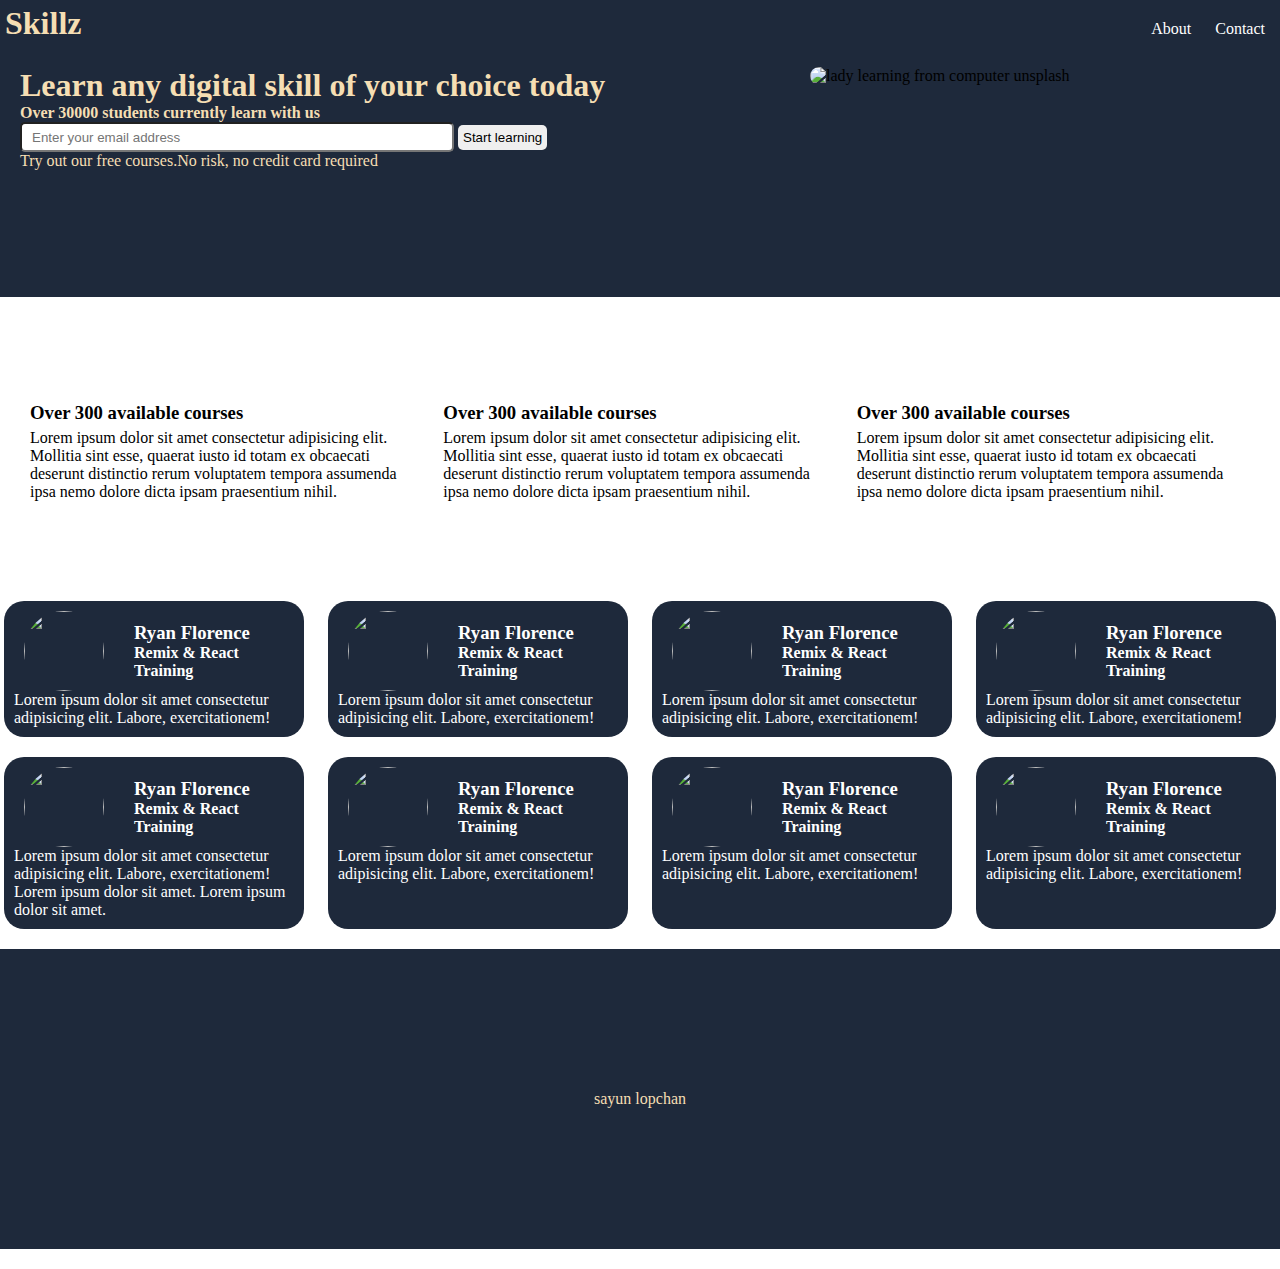
==== index.html @ 43716003 "fixed" ====
<!DOCTYPE html>
<html lang="en">

  <head>
    <meta charset="UTF-8">
    <meta name="viewport" content="width=device-width, initial-scale=1.0">
    <title>Document</title>
    <style>
      * {
        margin: 0;
        padding: 0;
        box-sizing: border-box;
        text-decoration: none;
      }

      /* icon size */
      i {
        font-size: 40px;
      }

      header {
        display: flex;
        justify-content: space-between;
        align-items: baseline;
        padding: 5px;
        background-color: #1E293B;
      }

      nav a {
        color: white;
        padding: 5px 10px;
      }

      /* display img */
      .display img {
        width: 450px;
        float: right;
        border-radius: 30px;
      }

      input {
        width: 70%;
        height: 30px;
        padding: 0px 10px;
        border-radius: 5px;
        /* margin: 5px; */
      }

      button {
        padding: 5px;
        border: none;
        border-radius: 5px;
      }

      button:hover {
        background-color: black;
        color: white;
      }

      .display {
        height: 250px;
        display: grid;
        grid-template-columns: repeat(2, 1fr);
        background-color: #1E293B;
        padding: 20px;
      }

      header h1,
      .txt {
        color: wheat;
      }

      /* about */
      .about {
        display: grid;
        grid-template-columns: repeat(3, 1fr);
        margin: 90px 20px;
      }

      .about .bx {
        margin: 10px;
        display: flex;
        flex-direction: column;
        gap: 5px;
      }

      /* footer card */
      footer {
        display: flex;
        gap: 20px;
        justify-content: space-evenly;
        flex-wrap: wrap;
      }

      footer img {
        width: 80px;
        height: 80px;
        border-radius: 50%;
      }

      .card {
        width: 300px;
        border-radius: 20px;
        padding: 10px;
        color: white;
        background-color: #1E293B;
      }

      .card-img {
        display: flex;
        gap: 30px;
        align-items: center;
      }

      .card-img img {
        margin-left: 10px;
      }

      .footer {
        margin: 20px 0px;
        height: 300px;
        background-color: #1E293B;
        display: flex;
        justify-content: center;
        align-items: center;
        color: wheat;

      }

      /*size on different screen width */
      @media (max-width: 800px) {
        .display img {
          width: 100%;
          height: 200px;
          margin: 15px auto;
          float: none;
        }

        .display {
          height: auto;
          grid-template-columns: 1fr;
          justify-items: center;
        }

        input {
          width: 60%;
          margin: 5px;
        }
      }
    </style>
    <link rel="stylesheet" href="https://cdnjs.cloudflare.com/ajax/libs/font-awesome/6.5.1/css/all.min.css"
      integrity="sha512-DTOQO9RWCH3ppGqcWaEA1BIZOC6xxalwEsw9c2QQeAIftl+Vegovlnee1c9QX4TctnWMn13TZye+giMm8e2LwA=="
      crossorigin="anonymous" referrerpolicy="no-referrer" />
  </head>

  <body>
    <header>
      <h1>Skillz</h1>
      <nav>
        <a href="">About</a>
        <a href="">Contact</a>
      </nav>
    </header>
    <main>
      <!-- display -->
      <div class="display">
        <div class="txt">
          <h1>Learn any digital skill of your choice today</h1>
          <h4>Over 30000 students currently learn with us</h4>
          <input type="email" placeholder="Enter your email address">
          <button>Start learning</button>
          <p>Try out our free courses.No risk, no credit card required</p>
        </div>
        <div class="img">
          <img
            src="https://media.istockphoto.com/id/1352606416/photo/young-woman-working-at-home-stock-photo.webp?b=1&s=170667a&w=0&k=20&c=aTxOyR5YvLeE447CR1QhUBoFLUoyaNTRqLiOktmCqaE="
            alt="lady learning from computer unsplash">
        </div>
      </div>
      <!-- about -->
      <div class="about">

        <div class="bx bx-1">
          <i class="fa-solid fa-folder-open"></i>
          <h3>Over 300 available courses</h3>
          <p>Lorem ipsum dolor sit amet consectetur adipisicing elit. Mollitia sint esse, quaerat iusto id totam ex
            obcaecati deserunt distinctio rerum voluptatem tempora assumenda ipsa nemo dolore dicta ipsam praesentium
            nihil.</p>
        </div>

        <div class="bx bx-2">
          <i class="fa-solid fa-folder-open"></i>
          <h3>Over 300 available courses</h3>
          <p>Lorem ipsum dolor sit amet consectetur adipisicing elit. Mollitia sint esse, quaerat iusto id totam ex
            obcaecati deserunt distinctio rerum voluptatem tempora assumenda ipsa nemo dolore dicta ipsam praesentium
            nihil.</p>
        </div>

        <div class="bx bx-3">
          <i class="fa-solid fa-folder-open"></i>
          <h3>Over 300 available courses</h3>
          <p>Lorem ipsum dolor sit amet consectetur adipisicing elit. Mollitia sint esse, quaerat iusto id totam ex
            obcaecati deserunt distinctio rerum voluptatem tempora assumenda ipsa nemo dolore dicta ipsam praesentium
            nihil.</p>
        </div>

      </div>
    </main>
    <footer>
      <div class="card card-1">
        <div class="card-img">
          <img
            src="https://images.unsplash.com/photo-1508214751196-bcfd4ca60f91?w=600&auto=format&fit=crop&q=60&ixlib=rb-4.0.3&ixid=M3wxMjA3fDB8MHxzZWFyY2h8MTR8fGZlbWFsZSUyMHBpY3xlbnwwfHwwfHx8MA%3D%3D"
            alt="">
          <div class="card-title">
            <h3>Ryan Florence</h3>
            <h4>Remix & React Training</h4>
          </div>
        </div>
        <div class="cmt">
          <p>Lorem ipsum dolor sit amet consectetur adipisicing elit. Labore, exercitationem!
          </p>
        </div>
      </div>
      <div class="card card-1">
        <div class="card-img">
          <img
            src="https://images.unsplash.com/photo-1508214751196-bcfd4ca60f91?w=600&auto=format&fit=crop&q=60&ixlib=rb-4.0.3&ixid=M3wxMjA3fDB8MHxzZWFyY2h8MTR8fGZlbWFsZSUyMHBpY3xlbnwwfHwwfHx8MA%3D%3D"
            alt="">
          <div class="card-title">
            <h3>Ryan Florence</h3>
            <h4>Remix & React Training</h4>
          </div>
        </div>
        <div class="cmt">
          <p>Lorem ipsum dolor sit amet consectetur adipisicing elit. Labore, exercitationem!
          </p>
        </div>
      </div>
      <div class="card card-1">
        <div class="card-img">
          <img
            src="https://images.unsplash.com/photo-1508214751196-bcfd4ca60f91?w=600&auto=format&fit=crop&q=60&ixlib=rb-4.0.3&ixid=M3wxMjA3fDB8MHxzZWFyY2h8MTR8fGZlbWFsZSUyMHBpY3xlbnwwfHwwfHx8MA%3D%3D"
            alt="">
          <div class="card-title">
            <h3>Ryan Florence</h3>
            <h4>Remix & React Training</h4>
          </div>
        </div>
        <div class="cmt">
          <p>Lorem ipsum dolor sit amet consectetur adipisicing elit. Labore, exercitationem!
          </p>
        </div>
      </div>
      <div class="card card-1">
        <div class="card-img">
          <img
            src="https://images.unsplash.com/photo-1508214751196-bcfd4ca60f91?w=600&auto=format&fit=crop&q=60&ixlib=rb-4.0.3&ixid=M3wxMjA3fDB8MHxzZWFyY2h8MTR8fGZlbWFsZSUyMHBpY3xlbnwwfHwwfHx8MA%3D%3D"
            alt="">
          <div class="card-title">
            <h3>Ryan Florence</h3>
            <h4>Remix & React Training</h4>
          </div>
        </div>
        <div class="cmt">
          <p>Lorem ipsum dolor sit amet consectetur adipisicing elit. Labore, exercitationem!
          </p>
        </div>
      </div>
      <div class="card card-1">
        <div class="card-img">
          <img
            src="https://images.unsplash.com/photo-1508214751196-bcfd4ca60f91?w=600&auto=format&fit=crop&q=60&ixlib=rb-4.0.3&ixid=M3wxMjA3fDB8MHxzZWFyY2h8MTR8fGZlbWFsZSUyMHBpY3xlbnwwfHwwfHx8MA%3D%3D"
            alt="">
          <div class="card-title">
            <h3>Ryan Florence</h3>
            <h4>Remix & React Training</h4>
          </div>
        </div>
        <div class="cmt">
          <p>Lorem ipsum dolor sit amet consectetur adipisicing elit. Labore, exercitationem!
            Lorem ipsum dolor sit amet. Lorem ipsum dolor sit amet.
          </p>
        </div>
      </div>
      <div class="card card-1">
        <div class="card-img">
          <img
            src="https://images.unsplash.com/photo-1508214751196-bcfd4ca60f91?w=600&auto=format&fit=crop&q=60&ixlib=rb-4.0.3&ixid=M3wxMjA3fDB8MHxzZWFyY2h8MTR8fGZlbWFsZSUyMHBpY3xlbnwwfHwwfHx8MA%3D%3D"
            alt="">
          <div class="card-title">
            <h3>Ryan Florence</h3>
            <h4>Remix & React Training</h4>
          </div>
        </div>
        <div class="cmt">
          <p>Lorem ipsum dolor sit amet consectetur adipisicing elit. Labore, exercitationem!
          </p>
        </div>
      </div>
      <div class="card card-1">
        <div class="card-img">
          <img
            src="https://images.unsplash.com/photo-1508214751196-bcfd4ca60f91?w=600&auto=format&fit=crop&q=60&ixlib=rb-4.0.3&ixid=M3wxMjA3fDB8MHxzZWFyY2h8MTR8fGZlbWFsZSUyMHBpY3xlbnwwfHwwfHx8MA%3D%3D"
            alt="">
          <div class="card-title">
            <h3>Ryan Florence</h3>
            <h4>Remix & React Training</h4>
          </div>
        </div>
        <div class="cmt">
          <p>Lorem ipsum dolor sit amet consectetur adipisicing elit. Labore, exercitationem!
          </p>
        </div>
      </div>
      <div class="card card-1">
        <div class="card-img">
          <img
            src="https://images.unsplash.com/photo-1508214751196-bcfd4ca60f91?w=600&auto=format&fit=crop&q=60&ixlib=rb-4.0.3&ixid=M3wxMjA3fDB8MHxzZWFyY2h8MTR8fGZlbWFsZSUyMHBpY3xlbnwwfHwwfHx8MA%3D%3D"
            alt="">
          <div class="card-title">
            <h3>Ryan Florence</h3>
            <h4>Remix & React Training</h4>
          </div>
        </div>
        <div class="cmt">
          <p>Lorem ipsum dolor sit amet consectetur adipisicing elit. Labore, exercitationem!
          </p>
        </div>
      </div>
    </footer>
    <div class="footer">
      <p>sayun lopchan</p>
    </div>
  </body>

</html>
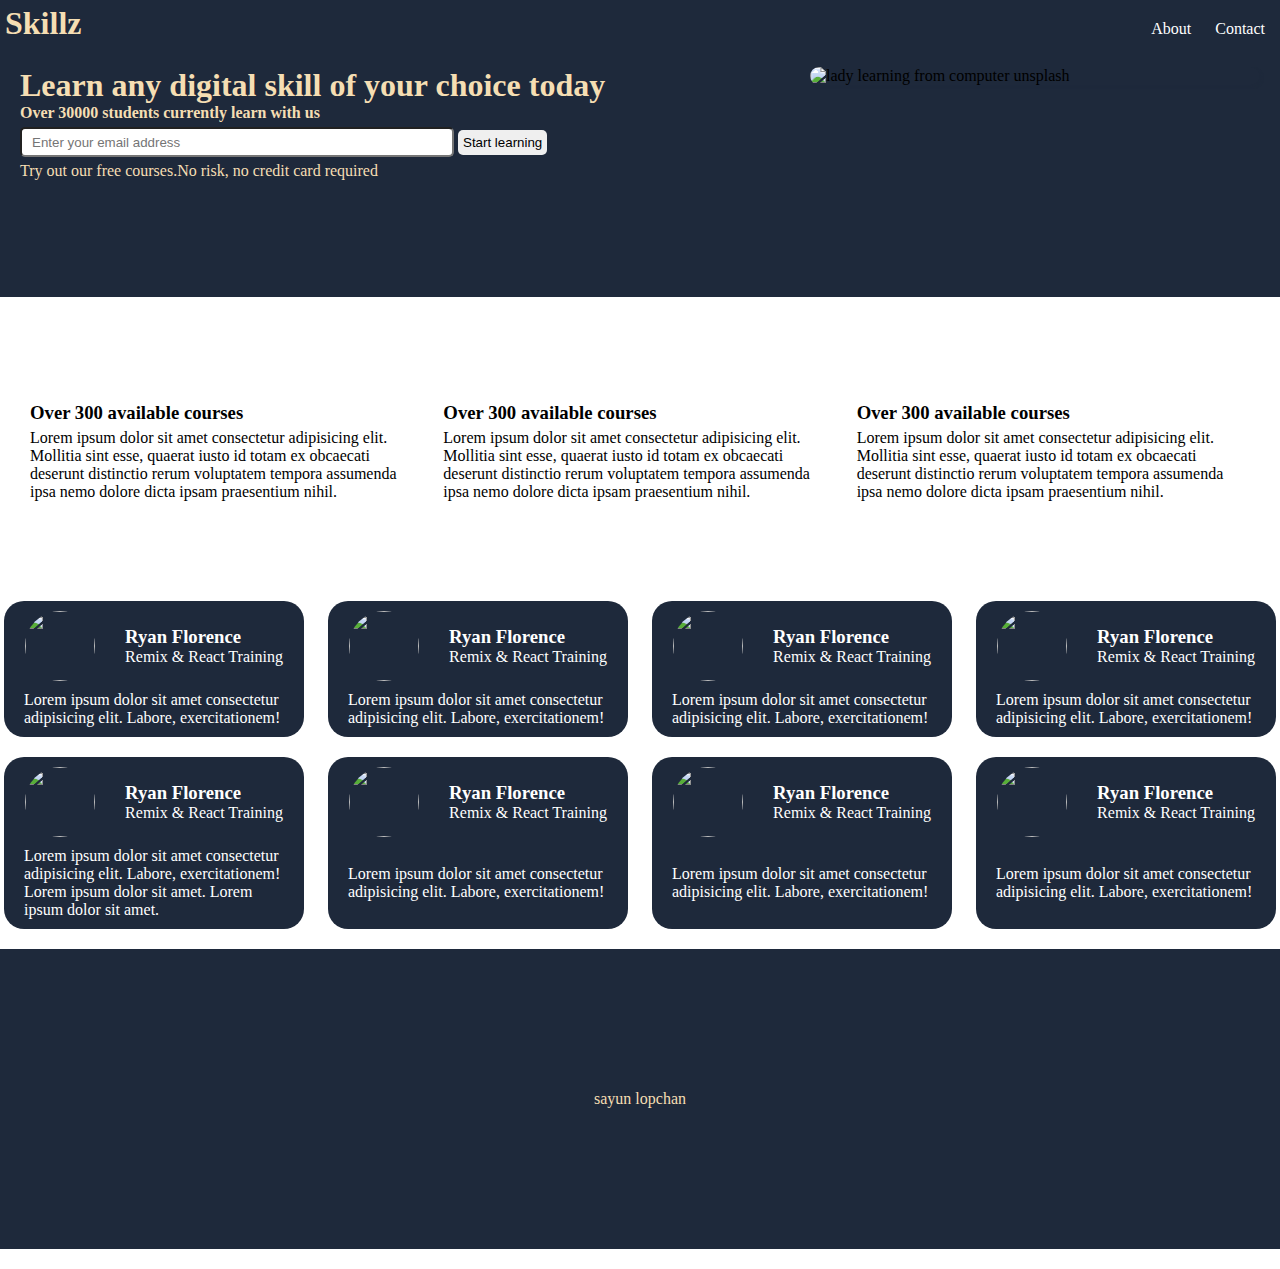
==== commit b0809a4a: "fixed margin and padding" ====
--- a/index.html
+++ b/index.html
@@ -4,7 +4,7 @@
   <head>
     <meta charset="UTF-8">
     <meta name="viewport" content="width=device-width, initial-scale=1.0">
-    <title>Document</title>
+    <title>simple website using grid</title>
     <style>
       * {
         margin: 0;
@@ -36,6 +36,7 @@
         width: 450px;
         float: right;
         border-radius: 30px;
+        box-shadow: 2px 2px 2px #1E293B;
       }
 
       input {
@@ -43,7 +44,7 @@
         height: 30px;
         padding: 0px 10px;
         border-radius: 5px;
-        /* margin: 5px; */
+        margin: 5px 0px;
       }
 
       button {
@@ -93,17 +94,22 @@
       }
 
       footer img {
-        width: 80px;
-        height: 80px;
+        width: 70px;
+        height: 70px;
         border-radius: 50%;
       }
 
       .card {
         width: 300px;
-        border-radius: 20px;
+        display: flex;
+        flex-direction: column;
+        justify-content: center;
+        align-items: center;
+        gap: 10px;
         padding: 10px;
         color: white;
         background-color: #1E293B;
+        border-radius: 20px;
       }
 
       .card-img {
@@ -112,8 +118,8 @@
         align-items: center;
       }
 
-      .card-img img {
-        margin-left: 10px;
+      .card .cmt {
+        margin: auto 10px;
       }
 
       .footer {
@@ -214,67 +220,67 @@
             alt="">
           <div class="card-title">
             <h3>Ryan Florence</h3>
-            <h4>Remix & React Training</h4>
-          </div>
-        </div>
-        <div class="cmt">
-          <p>Lorem ipsum dolor sit amet consectetur adipisicing elit. Labore, exercitationem!
-          </p>
-        </div>
-      </div>
-      <div class="card card-1">
-        <div class="card-img">
-          <img
-            src="https://images.unsplash.com/photo-1508214751196-bcfd4ca60f91?w=600&auto=format&fit=crop&q=60&ixlib=rb-4.0.3&ixid=M3wxMjA3fDB8MHxzZWFyY2h8MTR8fGZlbWFsZSUyMHBpY3xlbnwwfHwwfHx8MA%3D%3D"
-            alt="">
-          <div class="card-title">
-            <h3>Ryan Florence</h3>
-            <h4>Remix & React Training</h4>
-          </div>
-        </div>
-        <div class="cmt">
-          <p>Lorem ipsum dolor sit amet consectetur adipisicing elit. Labore, exercitationem!
-          </p>
-        </div>
-      </div>
-      <div class="card card-1">
-        <div class="card-img">
-          <img
-            src="https://images.unsplash.com/photo-1508214751196-bcfd4ca60f91?w=600&auto=format&fit=crop&q=60&ixlib=rb-4.0.3&ixid=M3wxMjA3fDB8MHxzZWFyY2h8MTR8fGZlbWFsZSUyMHBpY3xlbnwwfHwwfHx8MA%3D%3D"
-            alt="">
-          <div class="card-title">
-            <h3>Ryan Florence</h3>
-            <h4>Remix & React Training</h4>
-          </div>
-        </div>
-        <div class="cmt">
-          <p>Lorem ipsum dolor sit amet consectetur adipisicing elit. Labore, exercitationem!
-          </p>
-        </div>
-      </div>
-      <div class="card card-1">
-        <div class="card-img">
-          <img
-            src="https://images.unsplash.com/photo-1508214751196-bcfd4ca60f91?w=600&auto=format&fit=crop&q=60&ixlib=rb-4.0.3&ixid=M3wxMjA3fDB8MHxzZWFyY2h8MTR8fGZlbWFsZSUyMHBpY3xlbnwwfHwwfHx8MA%3D%3D"
-            alt="">
-          <div class="card-title">
-            <h3>Ryan Florence</h3>
-            <h4>Remix & React Training</h4>
-          </div>
-        </div>
-        <div class="cmt">
-          <p>Lorem ipsum dolor sit amet consectetur adipisicing elit. Labore, exercitationem!
-          </p>
-        </div>
-      </div>
-      <div class="card card-1">
-        <div class="card-img">
-          <img
-            src="https://images.unsplash.com/photo-1508214751196-bcfd4ca60f91?w=600&auto=format&fit=crop&q=60&ixlib=rb-4.0.3&ixid=M3wxMjA3fDB8MHxzZWFyY2h8MTR8fGZlbWFsZSUyMHBpY3xlbnwwfHwwfHx8MA%3D%3D"
-            alt="">
-          <div class="card-title">
-            <h3>Ryan Florence</h3>
-            <h4>Remix & React Training</h4>
+            <p>Remix & React Training</p>
+          </div>
+        </div>
+        <div class="cmt">
+          <p>Lorem ipsum dolor sit amet consectetur adipisicing elit. Labore, exercitationem!
+          </p>
+        </div>
+      </div>
+      <div class="card card-1">
+        <div class="card-img">
+          <img
+            src="https://images.unsplash.com/photo-1508214751196-bcfd4ca60f91?w=600&auto=format&fit=crop&q=60&ixlib=rb-4.0.3&ixid=M3wxMjA3fDB8MHxzZWFyY2h8MTR8fGZlbWFsZSUyMHBpY3xlbnwwfHwwfHx8MA%3D%3D"
+            alt="">
+          <div class="card-title">
+            <h3>Ryan Florence</h3>
+            <p>Remix & React Training</p>
+          </div>
+        </div>
+        <div class="cmt">
+          <p>Lorem ipsum dolor sit amet consectetur adipisicing elit. Labore, exercitationem!
+          </p>
+        </div>
+      </div>
+      <div class="card card-1">
+        <div class="card-img">
+          <img
+            src="https://images.unsplash.com/photo-1508214751196-bcfd4ca60f91?w=600&auto=format&fit=crop&q=60&ixlib=rb-4.0.3&ixid=M3wxMjA3fDB8MHxzZWFyY2h8MTR8fGZlbWFsZSUyMHBpY3xlbnwwfHwwfHx8MA%3D%3D"
+            alt="">
+          <div class="card-title">
+            <h3>Ryan Florence</h3>
+            <p>Remix & React Training</p>
+          </div>
+        </div>
+        <div class="cmt">
+          <p>Lorem ipsum dolor sit amet consectetur adipisicing elit. Labore, exercitationem!
+          </p>
+        </div>
+      </div>
+      <div class="card card-1">
+        <div class="card-img">
+          <img
+            src="https://images.unsplash.com/photo-1508214751196-bcfd4ca60f91?w=600&auto=format&fit=crop&q=60&ixlib=rb-4.0.3&ixid=M3wxMjA3fDB8MHxzZWFyY2h8MTR8fGZlbWFsZSUyMHBpY3xlbnwwfHwwfHx8MA%3D%3D"
+            alt="">
+          <div class="card-title">
+            <h3>Ryan Florence</h3>
+            <p>Remix & React Training</p>
+          </div>
+        </div>
+        <div class="cmt">
+          <p>Lorem ipsum dolor sit amet consectetur adipisicing elit. Labore, exercitationem!
+          </p>
+        </div>
+      </div>
+      <div class="card card-1">
+        <div class="card-img">
+          <img
+            src="https://images.unsplash.com/photo-1508214751196-bcfd4ca60f91?w=600&auto=format&fit=crop&q=60&ixlib=rb-4.0.3&ixid=M3wxMjA3fDB8MHxzZWFyY2h8MTR8fGZlbWFsZSUyMHBpY3xlbnwwfHwwfHx8MA%3D%3D"
+            alt="">
+          <div class="card-title">
+            <h3>Ryan Florence</h3>
+            <p>Remix & React Training</p>
           </div>
         </div>
         <div class="cmt">
@@ -290,37 +296,37 @@
             alt="">
           <div class="card-title">
             <h3>Ryan Florence</h3>
-            <h4>Remix & React Training</h4>
-          </div>
-        </div>
-        <div class="cmt">
-          <p>Lorem ipsum dolor sit amet consectetur adipisicing elit. Labore, exercitationem!
-          </p>
-        </div>
-      </div>
-      <div class="card card-1">
-        <div class="card-img">
-          <img
-            src="https://images.unsplash.com/photo-1508214751196-bcfd4ca60f91?w=600&auto=format&fit=crop&q=60&ixlib=rb-4.0.3&ixid=M3wxMjA3fDB8MHxzZWFyY2h8MTR8fGZlbWFsZSUyMHBpY3xlbnwwfHwwfHx8MA%3D%3D"
-            alt="">
-          <div class="card-title">
-            <h3>Ryan Florence</h3>
-            <h4>Remix & React Training</h4>
-          </div>
-        </div>
-        <div class="cmt">
-          <p>Lorem ipsum dolor sit amet consectetur adipisicing elit. Labore, exercitationem!
-          </p>
-        </div>
-      </div>
-      <div class="card card-1">
-        <div class="card-img">
-          <img
-            src="https://images.unsplash.com/photo-1508214751196-bcfd4ca60f91?w=600&auto=format&fit=crop&q=60&ixlib=rb-4.0.3&ixid=M3wxMjA3fDB8MHxzZWFyY2h8MTR8fGZlbWFsZSUyMHBpY3xlbnwwfHwwfHx8MA%3D%3D"
-            alt="">
-          <div class="card-title">
-            <h3>Ryan Florence</h3>
-            <h4>Remix & React Training</h4>
+            <p>Remix & React Training</p>
+          </div>
+        </div>
+        <div class="cmt">
+          <p>Lorem ipsum dolor sit amet consectetur adipisicing elit. Labore, exercitationem!
+          </p>
+        </div>
+      </div>
+      <div class="card card-1">
+        <div class="card-img">
+          <img
+            src="https://images.unsplash.com/photo-1508214751196-bcfd4ca60f91?w=600&auto=format&fit=crop&q=60&ixlib=rb-4.0.3&ixid=M3wxMjA3fDB8MHxzZWFyY2h8MTR8fGZlbWFsZSUyMHBpY3xlbnwwfHwwfHx8MA%3D%3D"
+            alt="">
+          <div class="card-title">
+            <h3>Ryan Florence</h3>
+            <p>Remix & React Training</p>
+          </div>
+        </div>
+        <div class="cmt">
+          <p>Lorem ipsum dolor sit amet consectetur adipisicing elit. Labore, exercitationem!
+          </p>
+        </div>
+      </div>
+      <div class="card card-1">
+        <div class="card-img">
+          <img
+            src="https://images.unsplash.com/photo-1508214751196-bcfd4ca60f91?w=600&auto=format&fit=crop&q=60&ixlib=rb-4.0.3&ixid=M3wxMjA3fDB8MHxzZWFyY2h8MTR8fGZlbWFsZSUyMHBpY3xlbnwwfHwwfHx8MA%3D%3D"
+            alt="">
+          <div class="card-title">
+            <h3>Ryan Florence</h3>
+            <p>Remix & React Training</p>
           </div>
         </div>
         <div class="cmt">
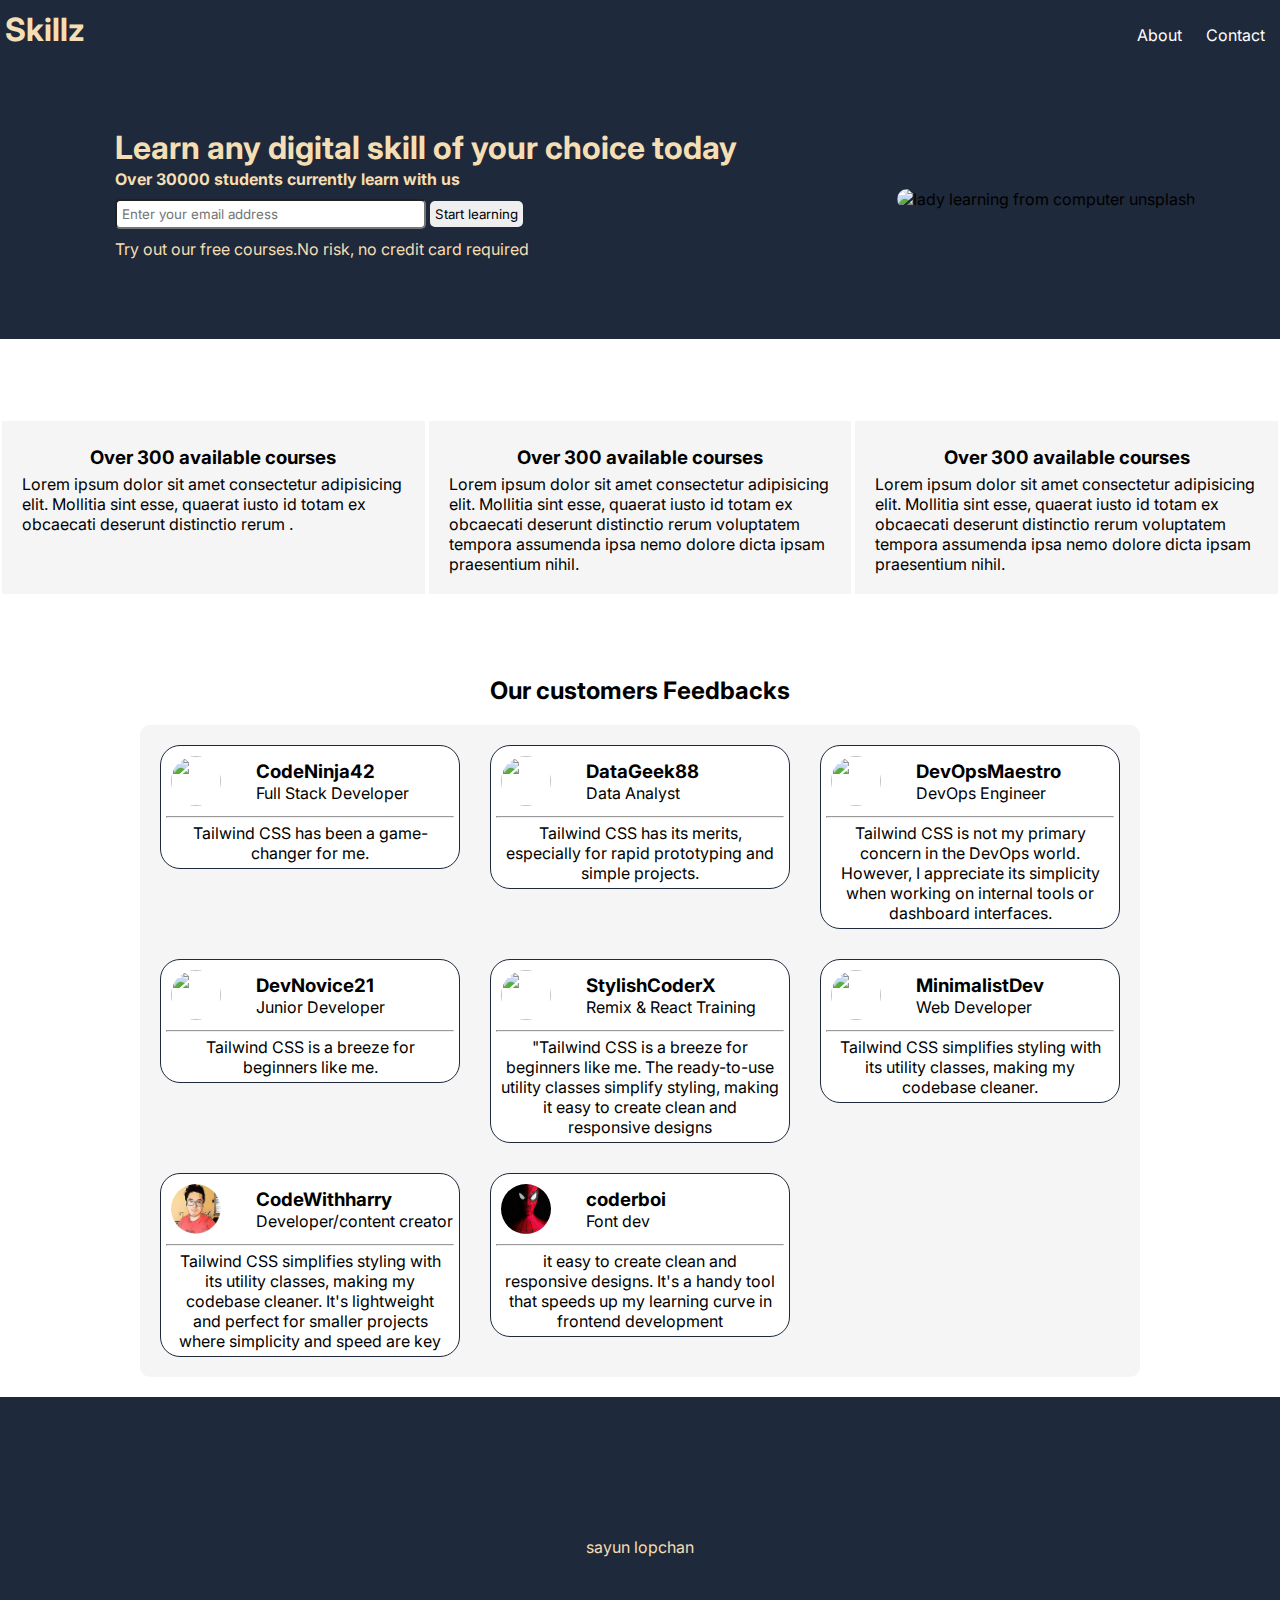
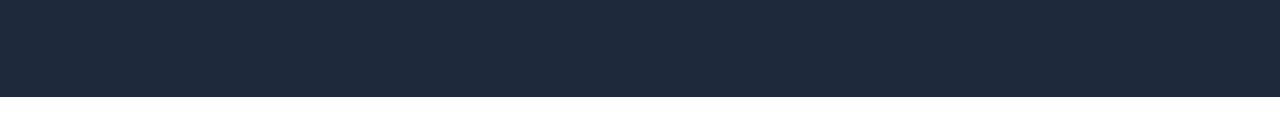
==== commit ba94a366: "styled and fixed web design" ====
--- a/index.html
+++ b/index.html
@@ -6,43 +6,61 @@
     <meta name="viewport" content="width=device-width, initial-scale=1.0">
     <title>simple website using grid</title>
     <style>
+      @import url('https://fonts.googleapis.com/css2?family=Inter:wght@100;200;300;400;500;600;700;800&display=swap');
+
       * {
         margin: 0;
         padding: 0;
         box-sizing: border-box;
         text-decoration: none;
-      }
-
-      /* icon size */
-      i {
-        font-size: 40px;
-      }
+        font-family: 'Inter', sans-serif;
+      }
+
+
 
       header {
         display: flex;
         justify-content: space-between;
         align-items: baseline;
-        padding: 5px;
+        padding: 10px 5px;
         background-color: #1E293B;
       }
 
       nav a {
         color: white;
-        padding: 5px 10px;
-      }
-
-      /* display img */
-      .display img {
+        padding: 10px;
+      }
+
+      .main-display {
+        height: 280px;
+        display: grid;
+        grid-template-columns: 1.9fr 1fr;
+        background-color: #1E293B;
+        padding: 20px 20px;
+        align-items: center;
+        justify-items: center;
+
+      }
+
+      /*  display img */
+      .main-display img {
         width: 450px;
-        float: right;
-        border-radius: 30px;
-        box-shadow: 2px 2px 2px #1E293B;
+        border-radius: 15px;
+      }
+
+      .main-display .dis-txt {
+        line-height: 1.9rem;
+      }
+
+      header h1,
+      .dis-txt {
+        color: wheat;
       }
 
       input {
-        width: 70%;
-        height: 30px;
-        padding: 0px 10px;
+        width: 50%;
+        outline: none;
+        padding: 5px;
         border-radius: 5px;
         margin: 5px 0px;
       }
@@ -54,75 +72,85 @@
       }
 
       button:hover {
-        background-color: black;
-        color: white;
-      }
-
-      .display {
-        height: 250px;
-        display: grid;
-        grid-template-columns: repeat(2, 1fr);
-        background-color: #1E293B;
-        padding: 20px;
-      }
-
-      header h1,
-      .txt {
-        color: wheat;
-      }
-
-      /* about */
-      .about {
+        background-color: wheat;
+        color: #1E293B;
+      }
+
+
+
+      /* Courses */
+      .courses {
         display: grid;
         grid-template-columns: repeat(3, 1fr);
-        margin: 90px 20px;
-      }
-
-      .about .bx {
-        margin: 10px;
+        margin: 80px auto;
+      }
+
+      .courses .bx {
+        display: flex;
+        flex-direction: column;
+        justify-content: flex-start;
+        align-items: center;
+        gap: 5px;
+        margin: 2px;
+        padding: 20px;
+        background-color: whitesmoke;
+      }
+
+      /* icon size */
+      i {
+        font-size: 30px;
+      }
+
+      /* feedback */
+      .feedback-title {
+        display: flex;
+        flex-direction: column;
+        align-items: center;
+        justify-content: center;
+        gap: 20px;
+      }
+
+      /* wrapper card */
+      .wrapper {
+        padding: 20px;
+        display: grid;
+        grid-template-columns: repeat(3, 1fr);
+        align-items: flex-start;
+        gap: 30px;
+        background-color: whitesmoke;
+        border-radius: 10px;
+      }
+
+      .wrapper img {
+        width: 50px;
+        height: 50px;
+        border-radius: 50%;
+        margin: 5px;
+      }
+
+      .card {
+        max-width: 300px;
         display: flex;
         flex-direction: column;
         gap: 5px;
-      }
-
-      /* footer card */
-      footer {
-        display: flex;
-        gap: 20px;
-        justify-content: space-evenly;
-        flex-wrap: wrap;
-      }
-
-      footer img {
-        width: 70px;
-        height: 70px;
-        border-radius: 50%;
-      }
-
-      .card {
-        width: 300px;
-        display: flex;
-        flex-direction: column;
-        justify-content: center;
-        align-items: center;
-        gap: 10px;
-        padding: 10px;
-        color: white;
-        background-color: #1E293B;
+        padding: 5px;
+        background-color: white;
         border-radius: 20px;
-      }
-
-      .card-img {
+        border: 1px solid #1E293B;
+      }
+
+      .card-info {
         display: flex;
         gap: 30px;
         align-items: center;
       }
 
       .card .cmt {
-        margin: auto 10px;
-      }
-
-      .footer {
+        text-align: center;
+        padding: 0px 5px;
+      }
+
+      footer {
         margin: 20px 0px;
         height: 300px;
         background-color: #1E293B;
@@ -135,22 +163,37 @@
 
       /*size on different screen width */
       @media (max-width: 800px) {
-        .display img {
+        .main-display img {
           width: 100%;
-          height: 200px;
-          margin: 15px auto;
-          float: none;
-        }
-
-        .display {
+        }
+
+        .main-display .dis-txt {
+          margin-bottom: 5%;
+        }
+
+        .main-display {
           height: auto;
           grid-template-columns: 1fr;
+          grid-template-rows: 2fr;
           justify-items: center;
         }
 
         input {
           width: 60%;
           margin: 5px;
+        }
+
+        .courses {
+          grid-template-columns: repeat(2, 1fr);
+          grid-template-rows: repeat(2, 1fr);
+        }
+
+        .wrapper {
+          width: 100%;
+          gap: 10px;
+          align-items: flex-end;
+          justify-items: center;
+          grid-template-columns: 1fr;
         }
       }
     </style>
@@ -161,37 +204,38 @@
 
   <body>
     <header>
-      <h1>Skillz</h1>
+      <div class="logo">
+        <h1>Skillz</h1>
+      </div>
       <nav>
         <a href="">About</a>
         <a href="">Contact</a>
       </nav>
     </header>
     <main>
-      <!-- display -->
-      <div class="display">
-        <div class="txt">
+      <!-- main-display -->
+      <div class="main-display">
+        <div class="dis-txt">
           <h1>Learn any digital skill of your choice today</h1>
           <h4>Over 30000 students currently learn with us</h4>
           <input type="email" placeholder="Enter your email address">
-          <button>Start learning</button>
+          <button type="submit">Start learning</button>
           <p>Try out our free courses.No risk, no credit card required</p>
         </div>
-        <div class="img">
+        <div class="dis-img">
           <img
             src="https://media.istockphoto.com/id/1352606416/photo/young-woman-working-at-home-stock-photo.webp?b=1&s=170667a&w=0&k=20&c=aTxOyR5YvLeE447CR1QhUBoFLUoyaNTRqLiOktmCqaE="
             alt="lady learning from computer unsplash">
         </div>
       </div>
-      <!-- about -->
-      <div class="about">
+      <!-- cources -->
+      <div class="courses">
 
         <div class="bx bx-1">
           <i class="fa-solid fa-folder-open"></i>
           <h3>Over 300 available courses</h3>
           <p>Lorem ipsum dolor sit amet consectetur adipisicing elit. Mollitia sint esse, quaerat iusto id totam ex
-            obcaecati deserunt distinctio rerum voluptatem tempora assumenda ipsa nemo dolore dicta ipsam praesentium
-            nihil.</p>
+            obcaecati deserunt distinctio rerum .</p>
         </div>
 
         <div class="bx bx-2">
@@ -212,132 +256,151 @@
 
       </div>
     </main>
+    <div class="feedback-title">
+
+      <h2>Our customers Feedbacks</h2>
+      <div class="wrapper">
+        <div class="card">
+          <div class="card-info">
+            <img
+              src="https://images.unsplash.com/photo-1631624222568-6619ce21a683?w=600&auto=format&fit=crop&q=60&ixlib=rb-4.0.3&ixid=M3wxMjA3fDB8MHxzZWFyY2h8MTV8fGNvZGVyJTIwcGVyc29ufGVufDB8fDB8fHww"
+              alt="">
+            <div class="card-title">
+              <h3>CodeNinja42</h3>
+              <p>Full Stack Developer</p>
+            </div>
+          </div>
+          <hr>
+          <div class="cmt">
+            </p>Tailwind CSS has been a game-changer for me.
+            <p>
+          </div>
+        </div>
+        <div class="card">
+          <div class="card-info">
+            <img
+              src="https://media.istockphoto.com/id/1330084984/photo/portrait-of-indian-male-teacher-outside-of-library.webp?b=1&s=170667a&w=0&k=20&c=y-94QorlnImNfTA8-oBIRBQscy3ER4L4mC6lQCGHc8k="
+              alt="">
+            <div class="card-title">
+              <h3> DataGeek88</h3>
+              <p>Data Analyst</p>
+            </div>
+          </div>
+          <hr>
+          <div class="cmt">
+            <p>Tailwind CSS has its merits, especially for rapid prototyping and simple projects.
+            </p>
+          </div>
+        </div>
+        <div class="card">
+          <div class="card-info">
+            <img
+              src="https://media.istockphoto.com/id/459135111/photo/senior-business-man-silhouette.webp?b=1&s=170667a&w=0&k=20&c=5rwcODWD7h9QwSTi7ebjZyXZ_PWKIb2h2xfaDT9wnKk="
+              alt="">
+            <div class="card-title">
+              <h3>DevOpsMaestro</h3>
+              <p>DevOps Engineer</p>
+            </div>
+          </div>
+          <hr>
+          <div class="cmt">
+            <p>Tailwind CSS is not my primary concern in the DevOps world. However, I appreciate its simplicity when
+              working on internal tools or dashboard interfaces.
+            </p>
+          </div>
+        </div>
+        <div class="card">
+          <div class="card-info">
+            <img
+              src="https://media.istockphoto.com/id/1405522719/photo/man-sitting-indoor-looks-at-camera-participate-in-live-videoconference.webp?b=1&s=170667a&w=0&k=20&c=Dt8386bRyLdIZs_m586jKfbR3RaZ2M6evqqOnADCz-k="
+              alt="">
+            <div class="card-title">
+              <h3> DevNovice21</h3>
+              <p>Junior Developer</p>
+            </div>
+          </div>
+          <hr>
+          <div class="cmt">
+            <p>
+              Tailwind CSS is a breeze for beginners like me.
+            </p>
+          </div>
+        </div>
+        <div class="card">
+          <div class="card-info">
+            <img
+              src="https://media.istockphoto.com/id/1300972574/photo/millennial-male-team-leader-organize-virtual-workshop-with-employees-online.webp?b=1&s=170667a&w=0&k=20&c=96pCQon1xF3_onEkkckNg4cC9SCbshMvx0CfKl2ZiYs="
+              alt="">
+            <div class="card-title">
+              <h3>StylishCoderX</h3>
+              <p>Remix & React Training</p>
+            </div>
+          </div>
+          <hr>
+          <div class="cmt">
+            <p> "Tailwind CSS is a breeze for beginners like me. The ready-to-use utility classes simplify styling,
+              making
+              it easy to create clean and responsive designs
+            </p>
+          </div>
+        </div>
+        <div class="card">
+          <div class="card-info">
+            <img
+              src="https://media.istockphoto.com/id/637933814/photo/portrait-of-businessman-smiling-in-business-office.webp?b=1&s=170667a&w=0&k=20&c=OaXRoEx24bVVvwNlolTuimvZWVG-TOwSKK9z0jlRLwU="
+              alt="">
+            <div class="card-title">
+              <h3>MinimalistDev</h3>
+              <p>Web Developer</p>
+            </div>
+          </div>
+          <hr>
+          <div class="cmt">
+            <p>
+              Tailwind CSS simplifies styling with its utility classes, making my codebase cleaner.
+            </p>
+          </div>
+        </div>
+        <div class="card">
+          <div class="card-info">
+            <img
+              src="[data-uri]"
+              alt="">
+            <div class="card-title">
+              <h3>CodeWithharry</h3>
+              <p>Developer/content creator</p>
+            </div>
+          </div>
+          <hr>
+          <div class="cmt">
+            <p>Tailwind CSS simplifies styling with its utility classes, making my codebase cleaner. It's lightweight
+              and
+              perfect for smaller projects where simplicity and speed are key
+            </p>
+          </div>
+        </div>
+        <div class="card">
+          <div class="card-info">
+            <img
+              src="[data-uri]"
+              alt="">
+            <div class="card-title">
+              <h3>coderboi</h3>
+              <p>Font dev</p>
+            </div>
+          </div>
+          <hr>
+          <div class="cmt">
+            <p> it easy to create clean and responsive designs. It's a handy tool that speeds up my learning curve in
+              frontend development
+            </p>
+          </div>
+        </div>
+      </div>
+    </div>
     <footer>
-      <div class="card card-1">
-        <div class="card-img">
-          <img
-            src="https://images.unsplash.com/photo-1508214751196-bcfd4ca60f91?w=600&auto=format&fit=crop&q=60&ixlib=rb-4.0.3&ixid=M3wxMjA3fDB8MHxzZWFyY2h8MTR8fGZlbWFsZSUyMHBpY3xlbnwwfHwwfHx8MA%3D%3D"
-            alt="">
-          <div class="card-title">
-            <h3>Ryan Florence</h3>
-            <p>Remix & React Training</p>
-          </div>
-        </div>
-        <div class="cmt">
-          <p>Lorem ipsum dolor sit amet consectetur adipisicing elit. Labore, exercitationem!
-          </p>
-        </div>
-      </div>
-      <div class="card card-1">
-        <div class="card-img">
-          <img
-            src="https://images.unsplash.com/photo-1508214751196-bcfd4ca60f91?w=600&auto=format&fit=crop&q=60&ixlib=rb-4.0.3&ixid=M3wxMjA3fDB8MHxzZWFyY2h8MTR8fGZlbWFsZSUyMHBpY3xlbnwwfHwwfHx8MA%3D%3D"
-            alt="">
-          <div class="card-title">
-            <h3>Ryan Florence</h3>
-            <p>Remix & React Training</p>
-          </div>
-        </div>
-        <div class="cmt">
-          <p>Lorem ipsum dolor sit amet consectetur adipisicing elit. Labore, exercitationem!
-          </p>
-        </div>
-      </div>
-      <div class="card card-1">
-        <div class="card-img">
-          <img
-            src="https://images.unsplash.com/photo-1508214751196-bcfd4ca60f91?w=600&auto=format&fit=crop&q=60&ixlib=rb-4.0.3&ixid=M3wxMjA3fDB8MHxzZWFyY2h8MTR8fGZlbWFsZSUyMHBpY3xlbnwwfHwwfHx8MA%3D%3D"
-            alt="">
-          <div class="card-title">
-            <h3>Ryan Florence</h3>
-            <p>Remix & React Training</p>
-          </div>
-        </div>
-        <div class="cmt">
-          <p>Lorem ipsum dolor sit amet consectetur adipisicing elit. Labore, exercitationem!
-          </p>
-        </div>
-      </div>
-      <div class="card card-1">
-        <div class="card-img">
-          <img
-            src="https://images.unsplash.com/photo-1508214751196-bcfd4ca60f91?w=600&auto=format&fit=crop&q=60&ixlib=rb-4.0.3&ixid=M3wxMjA3fDB8MHxzZWFyY2h8MTR8fGZlbWFsZSUyMHBpY3xlbnwwfHwwfHx8MA%3D%3D"
-            alt="">
-          <div class="card-title">
-            <h3>Ryan Florence</h3>
-            <p>Remix & React Training</p>
-          </div>
-        </div>
-        <div class="cmt">
-          <p>Lorem ipsum dolor sit amet consectetur adipisicing elit. Labore, exercitationem!
-          </p>
-        </div>
-      </div>
-      <div class="card card-1">
-        <div class="card-img">
-          <img
-            src="https://images.unsplash.com/photo-1508214751196-bcfd4ca60f91?w=600&auto=format&fit=crop&q=60&ixlib=rb-4.0.3&ixid=M3wxMjA3fDB8MHxzZWFyY2h8MTR8fGZlbWFsZSUyMHBpY3xlbnwwfHwwfHx8MA%3D%3D"
-            alt="">
-          <div class="card-title">
-            <h3>Ryan Florence</h3>
-            <p>Remix & React Training</p>
-          </div>
-        </div>
-        <div class="cmt">
-          <p>Lorem ipsum dolor sit amet consectetur adipisicing elit. Labore, exercitationem!
-            Lorem ipsum dolor sit amet. Lorem ipsum dolor sit amet.
-          </p>
-        </div>
-      </div>
-      <div class="card card-1">
-        <div class="card-img">
-          <img
-            src="https://images.unsplash.com/photo-1508214751196-bcfd4ca60f91?w=600&auto=format&fit=crop&q=60&ixlib=rb-4.0.3&ixid=M3wxMjA3fDB8MHxzZWFyY2h8MTR8fGZlbWFsZSUyMHBpY3xlbnwwfHwwfHx8MA%3D%3D"
-            alt="">
-          <div class="card-title">
-            <h3>Ryan Florence</h3>
-            <p>Remix & React Training</p>
-          </div>
-        </div>
-        <div class="cmt">
-          <p>Lorem ipsum dolor sit amet consectetur adipisicing elit. Labore, exercitationem!
-          </p>
-        </div>
-      </div>
-      <div class="card card-1">
-        <div class="card-img">
-          <img
-            src="https://images.unsplash.com/photo-1508214751196-bcfd4ca60f91?w=600&auto=format&fit=crop&q=60&ixlib=rb-4.0.3&ixid=M3wxMjA3fDB8MHxzZWFyY2h8MTR8fGZlbWFsZSUyMHBpY3xlbnwwfHwwfHx8MA%3D%3D"
-            alt="">
-          <div class="card-title">
-            <h3>Ryan Florence</h3>
-            <p>Remix & React Training</p>
-          </div>
-        </div>
-        <div class="cmt">
-          <p>Lorem ipsum dolor sit amet consectetur adipisicing elit. Labore, exercitationem!
-          </p>
-        </div>
-      </div>
-      <div class="card card-1">
-        <div class="card-img">
-          <img
-            src="https://images.unsplash.com/photo-1508214751196-bcfd4ca60f91?w=600&auto=format&fit=crop&q=60&ixlib=rb-4.0.3&ixid=M3wxMjA3fDB8MHxzZWFyY2h8MTR8fGZlbWFsZSUyMHBpY3xlbnwwfHwwfHx8MA%3D%3D"
-            alt="">
-          <div class="card-title">
-            <h3>Ryan Florence</h3>
-            <p>Remix & React Training</p>
-          </div>
-        </div>
-        <div class="cmt">
-          <p>Lorem ipsum dolor sit amet consectetur adipisicing elit. Labore, exercitationem!
-          </p>
-        </div>
-      </div>
+      <p>sayun lopchan</p>
     </footer>
-    <div class="footer">
-      <p>sayun lopchan</p>
-    </div>
   </body>
 
 </html>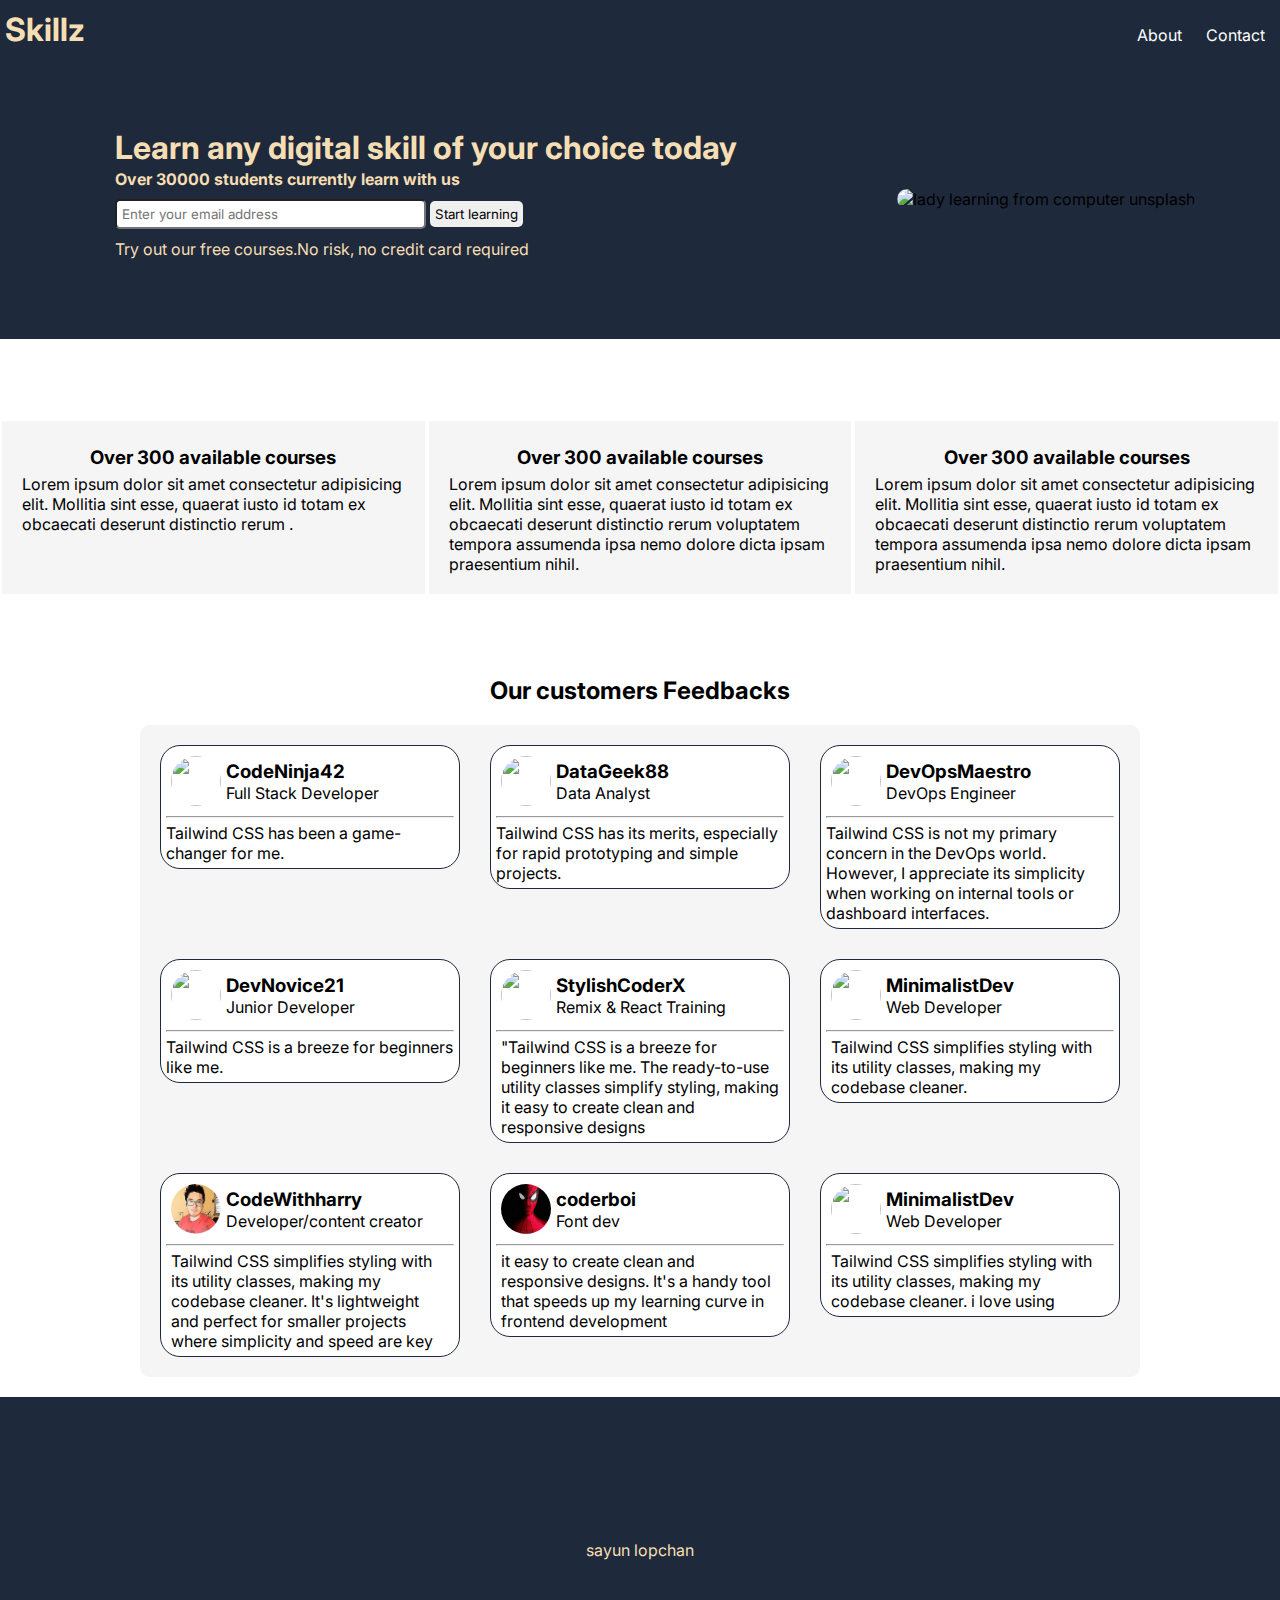
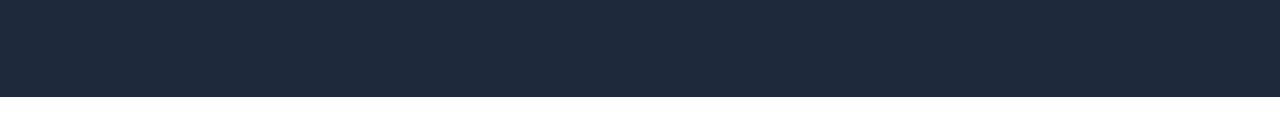
==== commit b68ca5cb: "add" ====
--- a/index.html
+++ b/index.html
@@ -13,6 +13,7 @@
         padding: 0;
         box-sizing: border-box;
         text-decoration: none;
+        list-style: none;
         font-family: 'Inter', sans-serif;
       }
 
@@ -121,12 +122,17 @@
         border-radius: 10px;
       }
 
-      .wrapper img {
+
+      .wrapper .card .card-info img {
         width: 50px;
         height: 50px;
         border-radius: 50%;
         margin: 5px;
-      }
+        align-items: center;
+        justify-items: center;
+      }
+
+      /* displayFlex cmt */
 
       .card {
         max-width: 300px;
@@ -141,12 +147,10 @@
 
       .card-info {
         display: flex;
-        gap: 30px;
-        align-items: center;
-      }
-
-      .card .cmt {
-        text-align: center;
+        align-items: center;
+      }
+
+      .card .card-cmt {
         padding: 0px 5px;
       }
 
@@ -155,14 +159,29 @@
         height: 300px;
         background-color: #1E293B;
         display: flex;
+        flex-direction: column;
         justify-content: center;
         align-items: center;
+        gap: 5px;
         color: wheat;
-
+      }
+
+      footer .footer-flex {
+        display: flex;
+        gap: 10px;
+        flex-wrap: nowrap;
+      }
+
+      .footer-flex a {
+        color: wheat;
+      }
+
+      .footer-flex i:hover {
+        cursor: pointer;
       }
 
       /*size on different screen width */
-      @media (max-width: 800px) {
+      @media (max-width: 750px) {
         .main-display img {
           width: 100%;
         }
@@ -184,8 +203,9 @@
         }
 
         .courses {
-          grid-template-columns: repeat(2, 1fr);
-          grid-template-rows: repeat(2, 1fr);
+          grid-template-columns: 1fr;
+          grid-template-rows: repeat(3, 1fr);
+          gap: 10px;
         }
 
         .wrapper {
@@ -195,6 +215,7 @@
           justify-items: center;
           grid-template-columns: 1fr;
         }
+
       }
     </style>
     <link rel="stylesheet" href="https://cdnjs.cloudflare.com/ajax/libs/font-awesome/6.5.1/css/all.min.css"
@@ -271,7 +292,7 @@
             </div>
           </div>
           <hr>
-          <div class="cmt">
+          <div class="card-card-cmt">
             </p>Tailwind CSS has been a game-changer for me.
             <p>
           </div>
@@ -287,7 +308,7 @@
             </div>
           </div>
           <hr>
-          <div class="cmt">
+          <div class="card-card-cmt">
             <p>Tailwind CSS has its merits, especially for rapid prototyping and simple projects.
             </p>
           </div>
@@ -303,7 +324,7 @@
             </div>
           </div>
           <hr>
-          <div class="cmt">
+          <div class="card-card-cmt">
             <p>Tailwind CSS is not my primary concern in the DevOps world. However, I appreciate its simplicity when
               working on internal tools or dashboard interfaces.
             </p>
@@ -320,7 +341,7 @@
             </div>
           </div>
           <hr>
-          <div class="cmt">
+          <div class="card-card-cmt">
             <p>
               Tailwind CSS is a breeze for beginners like me.
             </p>
@@ -337,7 +358,7 @@
             </div>
           </div>
           <hr>
-          <div class="cmt">
+          <div class="card-cmt">
             <p> "Tailwind CSS is a breeze for beginners like me. The ready-to-use utility classes simplify styling,
               making
               it easy to create clean and responsive designs
@@ -355,7 +376,7 @@
             </div>
           </div>
           <hr>
-          <div class="cmt">
+          <div class="card-cmt">
             <p>
               Tailwind CSS simplifies styling with its utility classes, making my codebase cleaner.
             </p>
@@ -372,7 +393,7 @@
             </div>
           </div>
           <hr>
-          <div class="cmt">
+          <div class="card-cmt">
             <p>Tailwind CSS simplifies styling with its utility classes, making my codebase cleaner. It's lightweight
               and
               perfect for smaller projects where simplicity and speed are key
@@ -390,15 +411,40 @@
             </div>
           </div>
           <hr>
-          <div class="cmt">
+          <div class="card-cmt">
             <p> it easy to create clean and responsive designs. It's a handy tool that speeds up my learning curve in
               frontend development
+            </p>
+          </div>
+        </div>
+        <div class="card">
+          <div class="card-info">
+            <img
+              src="https://media.istockphoto.com/id/637933814/photo/portrait-of-businessman-smiling-in-business-office.webp?b=1&s=170667a&w=0&k=20&c=OaXRoEx24bVVvwNlolTuimvZWVG-TOwSKK9z0jlRLwU="
+              alt="">
+            <div class="card-title">
+              <h3>MinimalistDev</h3>
+              <p>Web Developer</p>
+            </div>
+          </div>
+          <hr>
+          <div class="card-cmt">
+            <p>
+              Tailwind CSS simplifies styling with its utility classes, making my codebase cleaner.
+              i love using
             </p>
           </div>
         </div>
       </div>
     </div>
     <footer>
+      <div class="footer-flex">
+        <a href="#"><i class="fa-brands fa-facebook"></i></a>
+        <a href="#"><i class="fa-brands fa-instagram"></i></a>
+        <a href="#"><i class="fa-brands fa-x-twitter"></i></a>
+        <a href="#"><i class="fa-brands fa-github"></i></a>
+        <a href="#"><i class="fa-brands fa-linkedin"></i></a>
+      </div>
       <p>sayun lopchan</p>
     </footer>
   </body>
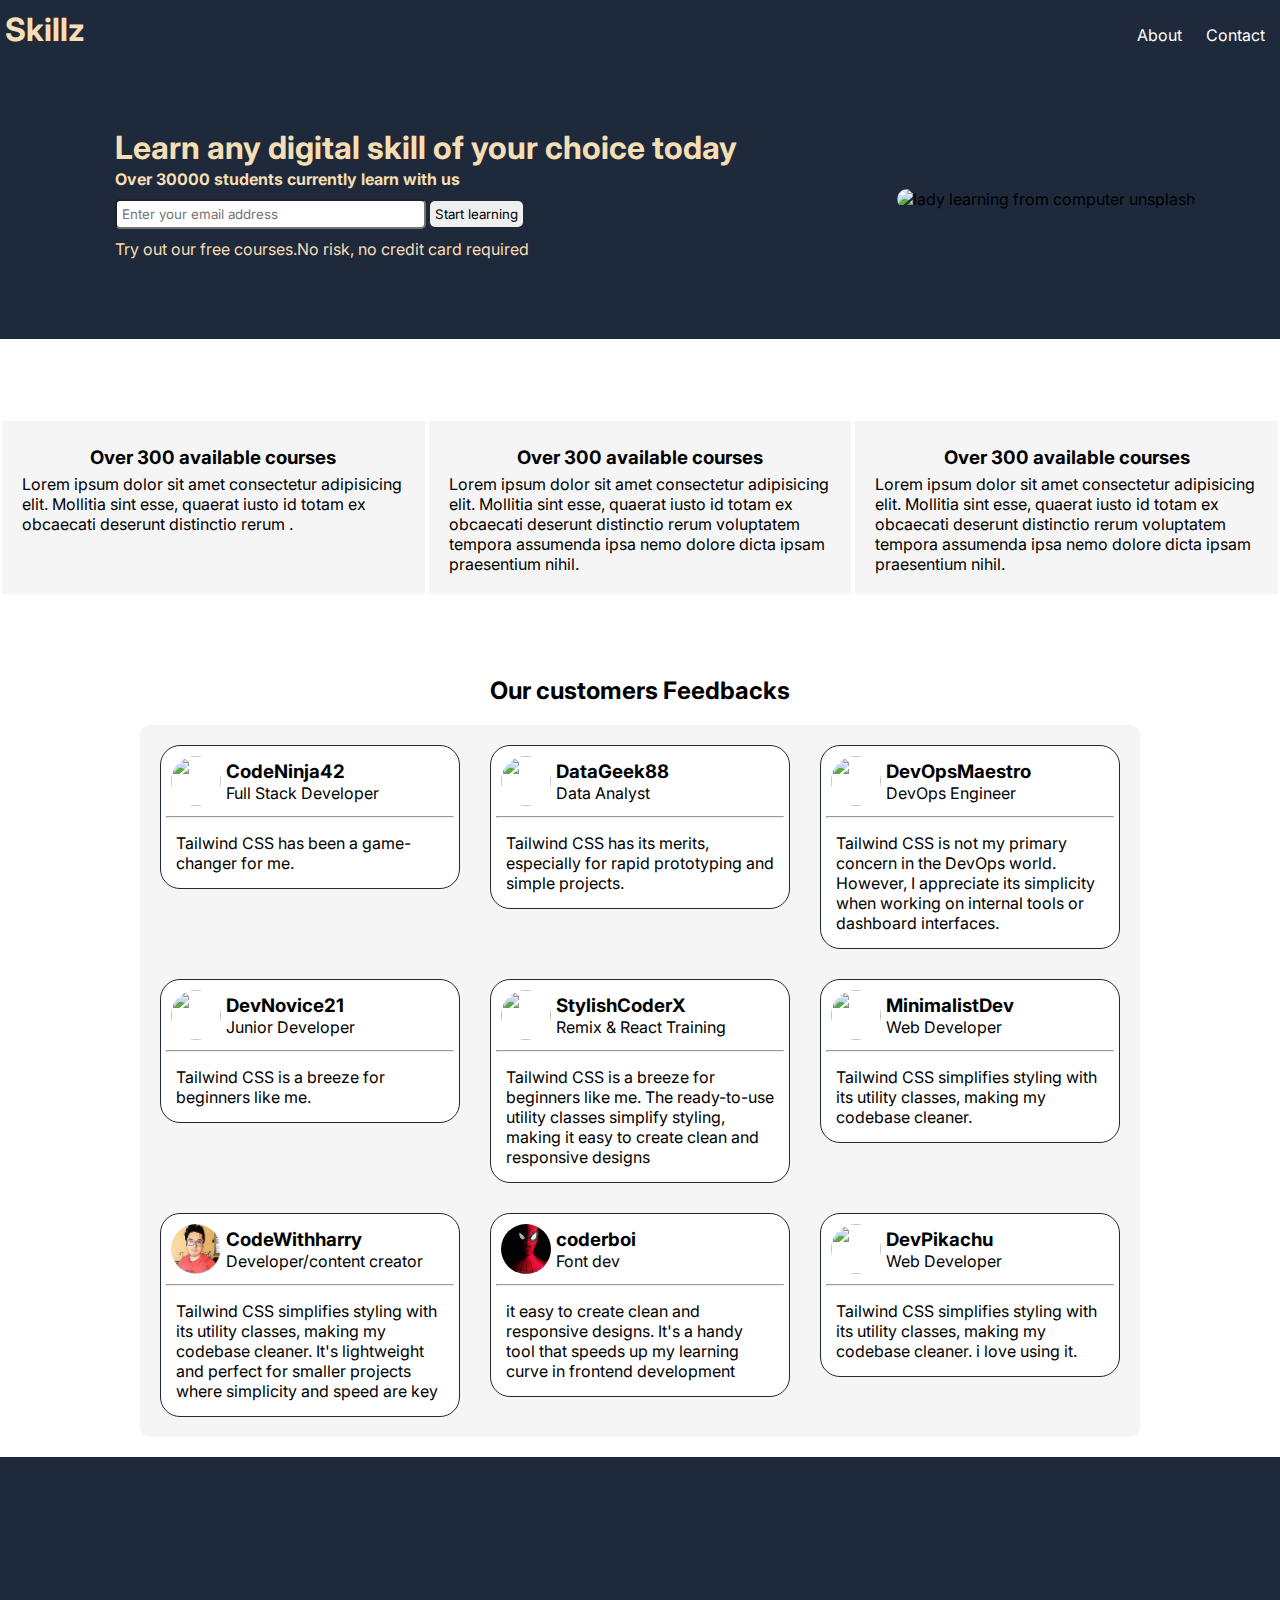
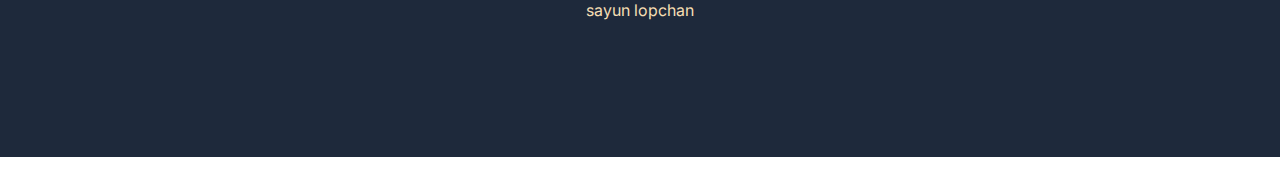
==== commit 2d7956c6: "make design more attracting" ====
--- a/index.html
+++ b/index.html
@@ -151,7 +151,8 @@
       }
 
       .card .card-cmt {
-        padding: 0px 5px;
+        padding: 5px;
+        margin: 5px;
       }
 
       footer {
@@ -174,10 +175,15 @@
 
       .footer-flex a {
         color: wheat;
+
       }
 
       .footer-flex i:hover {
         cursor: pointer;
+      }
+
+      footer .footer-p-text:hover {
+        border-bottom: 1px solid wheat;
       }
 
       /*size on different screen width */
@@ -292,7 +298,7 @@
             </div>
           </div>
           <hr>
-          <div class="card-card-cmt">
+          <div class="card-cmt">
             </p>Tailwind CSS has been a game-changer for me.
             <p>
           </div>
@@ -308,7 +314,7 @@
             </div>
           </div>
           <hr>
-          <div class="card-card-cmt">
+          <div class="card-cmt">
             <p>Tailwind CSS has its merits, especially for rapid prototyping and simple projects.
             </p>
           </div>
@@ -324,7 +330,7 @@
             </div>
           </div>
           <hr>
-          <div class="card-card-cmt">
+          <div class="card-cmt">
             <p>Tailwind CSS is not my primary concern in the DevOps world. However, I appreciate its simplicity when
               working on internal tools or dashboard interfaces.
             </p>
@@ -341,7 +347,7 @@
             </div>
           </div>
           <hr>
-          <div class="card-card-cmt">
+          <div class="card-cmt">
             <p>
               Tailwind CSS is a breeze for beginners like me.
             </p>
@@ -359,7 +365,7 @@
           </div>
           <hr>
           <div class="card-cmt">
-            <p> "Tailwind CSS is a breeze for beginners like me. The ready-to-use utility classes simplify styling,
+            <p> Tailwind CSS is a breeze for beginners like me. The ready-to-use utility classes simplify styling,
               making
               it easy to create clean and responsive designs
             </p>
@@ -420,10 +426,10 @@
         <div class="card">
           <div class="card-info">
             <img
-              src="https://media.istockphoto.com/id/637933814/photo/portrait-of-businessman-smiling-in-business-office.webp?b=1&s=170667a&w=0&k=20&c=OaXRoEx24bVVvwNlolTuimvZWVG-TOwSKK9z0jlRLwU="
-              alt="">
-            <div class="card-title">
-              <h3>MinimalistDev</h3>
+              src="https://images.unsplash.com/photo-1627693685101-687bf0eb1222?w=1200&auto=format&fit=crop&q=60&ixlib=rb-4.0.3&ixid=M3wxMjA3fDB8MHxzZWFyY2h8Nnx8cGlrYWNodXxlbnwwfHwwfHx8MA%3D%3D"
+              alt="">
+            <div class="card-title">
+              <h3>DevPikachu</h3>
               <p>Web Developer</p>
             </div>
           </div>
@@ -431,7 +437,7 @@
           <div class="card-cmt">
             <p>
               Tailwind CSS simplifies styling with its utility classes, making my codebase cleaner.
-              i love using
+              i love using it.
             </p>
           </div>
         </div>
@@ -439,13 +445,16 @@
     </div>
     <footer>
       <div class="footer-flex">
-        <a href="#"><i class="fa-brands fa-facebook"></i></a>
-        <a href="#"><i class="fa-brands fa-instagram"></i></a>
-        <a href="#"><i class="fa-brands fa-x-twitter"></i></a>
-        <a href="#"><i class="fa-brands fa-github"></i></a>
-        <a href="#"><i class="fa-brands fa-linkedin"></i></a>
+        <a href="https://www.facebook.com/profile.php?id=61554456251675" target="_blank"><i
+            class="fa-brands fa-facebook"></i></a>
+        <a href="https://www.instagram.com/sayun__tamang?igsh=MzAycno4b2pla3Nn" target="_blank"><i
+            class="fa-brands fa-instagram"></i></a>
+        <a href="https://twitter.com/Sasayun0" target="_blank"><i class="fa-brands fa-x-twitter"></i></a>
+        <a href="https://github.com/sayunlopchan" target="_blank"><i class="fa-brands fa-github"></i></a>
+        <a href="https://www.linkedin.com/in/sayun-lopchan-b57009281/" target="_blank"><i
+            class="fa-brands fa-linkedin"></i></a>
       </div>
-      <p>sayun lopchan</p>
+      <p class="footer-p-text">sayun lopchan</p>
     </footer>
   </body>
 
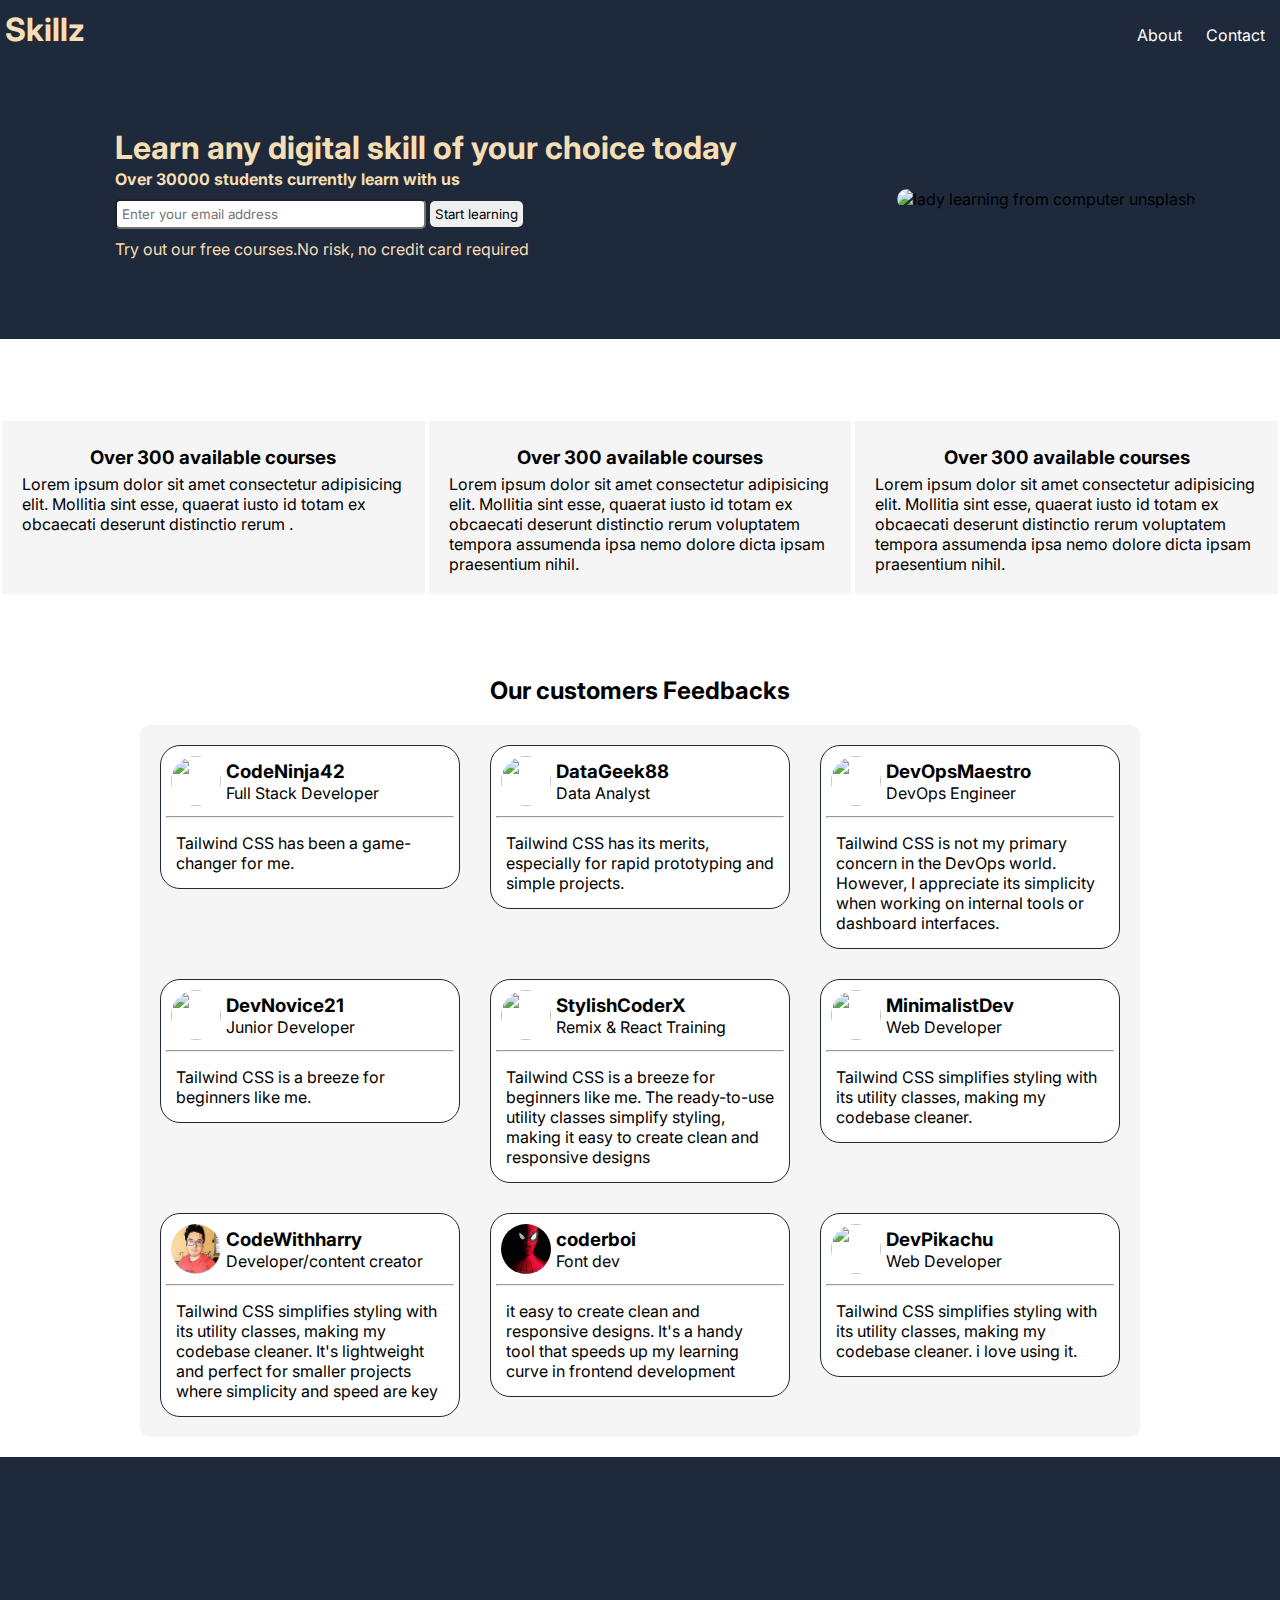
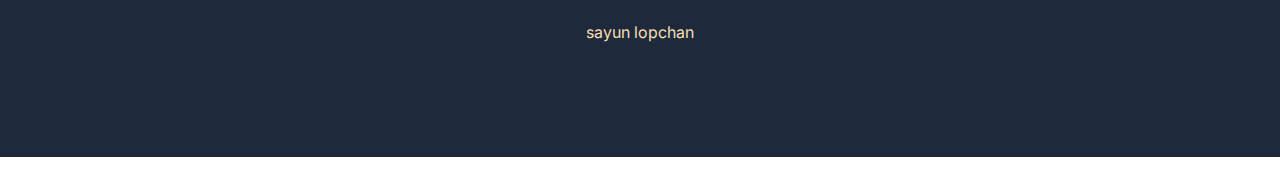
==== commit 74ae04cf: "add effects" ====
--- a/index.html
+++ b/index.html
@@ -155,16 +155,19 @@
         margin: 5px;
       }
 
+      .card:hover {
+        box-shadow: rgba(0, 0, 0, 0.09) 0px 2px 1px, rgba(0, 0, 0, 0.09) 0px 4px 2px, rgba(0, 0, 0, 0.09) 0px 8px 4px, rgba(0, 0, 0, 0.09) 0px 16px 8px, rgba(0, 0, 0, 0.09) 0px 32px 16px;
+      }
+
       footer {
         margin: 20px 0px;
         height: 300px;
         background-color: #1E293B;
         display: flex;
-        flex-direction: column;
         justify-content: center;
         align-items: center;
-        gap: 5px;
         color: wheat;
+        position: relative;
       }
 
       footer .footer-flex {
@@ -175,7 +178,11 @@
 
       .footer-flex a {
         color: wheat;
-
+      }
+
+      .footer-p-text {
+        top: 55%;
+        position: absolute;
       }
 
       .footer-flex i:hover {
@@ -454,7 +461,9 @@
         <a href="https://www.linkedin.com/in/sayun-lopchan-b57009281/" target="_blank"><i
             class="fa-brands fa-linkedin"></i></a>
       </div>
-      <p class="footer-p-text">sayun lopchan</p>
+      <div class="footer-p-text">
+        <p>sayun lopchan</p>
+      </div>
     </footer>
   </body>
 
